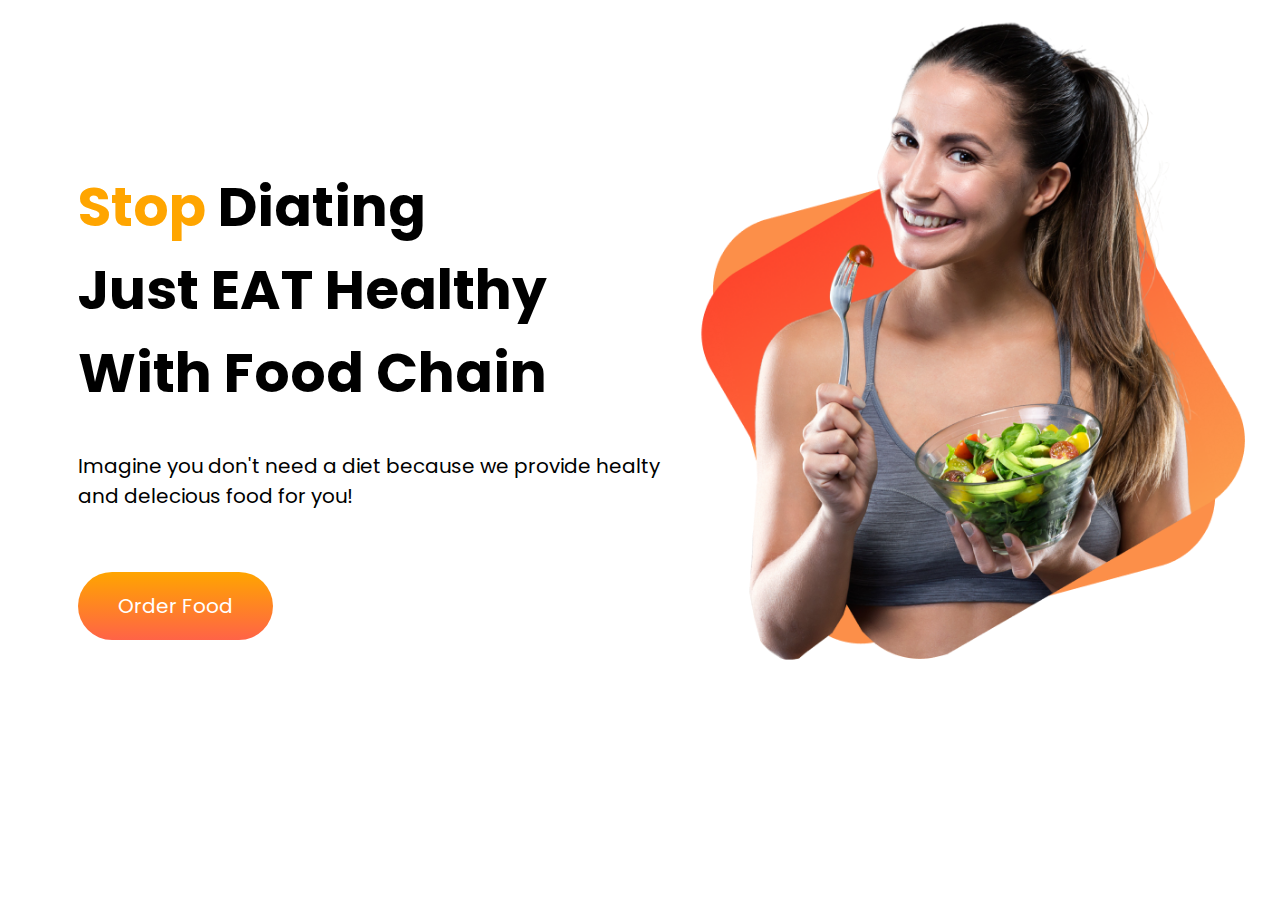
==== index.html @ 68365e8f "fist section" ====
<!DOCTYPE html>
<html lang="en">

<head>
    <meta charset="UTF-8">
    <meta http-equiv="X-UA-Compatible" content="IE=edge">
    <meta name="viewport" content="width=device-width, initial-scale=1.0">
    <link rel="preconnect" href="https://fonts.googleapis.com">
    <link rel="preconnect" href="https://fonts.gstatic.com" crossorigin>
    <link href="https://fonts.googleapis.com/css2?family=Poppins&display=swap" rel="stylesheet">
    <link rel="stylesheet" href="index.css">
    <title>Food chain</title>
</head>

<body>
    <section>
        <div class="flot_content">
            
            <div class=" first_text_section half_width">
                <h1>
                   <span> Stop </span> Diating <br>
                    Just EAT Healthy <br>
                    With Food Chain
                </h1>
                <p>Imagine you don't need a diet because we provide healty and delecious food for you!</p>
                <br> <br>
                <a class="link" target="_blank" href="#">Order Food</a>
            </div>

            <div class="half_width">
                <img src="images/female/Group 8425.png" alt="">
            </div>


        </div>

    </section>

</body>

</html>
---- index.css ----
body{
    font-family: 'Poppins', sans-serif;
}


span{
    color: orange;
}
h1{
    font-size: 55px;

}


.flot_content{
    display: flex;
}
.first_text_section{
    padding-top: 120px; 
    padding-left: 60px;
    margin-left: 10px;
    font-size: 20px;
  
}
.link{
    color: white;
    text-decoration: none;
    background-image: linear-gradient(orange,tomato);        
    padding: 20px 40px;
    border-radius: 50px;
    margin-top: 10px;
}
    
.half_width{
    width: 50%;
}
.half_width img{
    
   width: 100%;
}
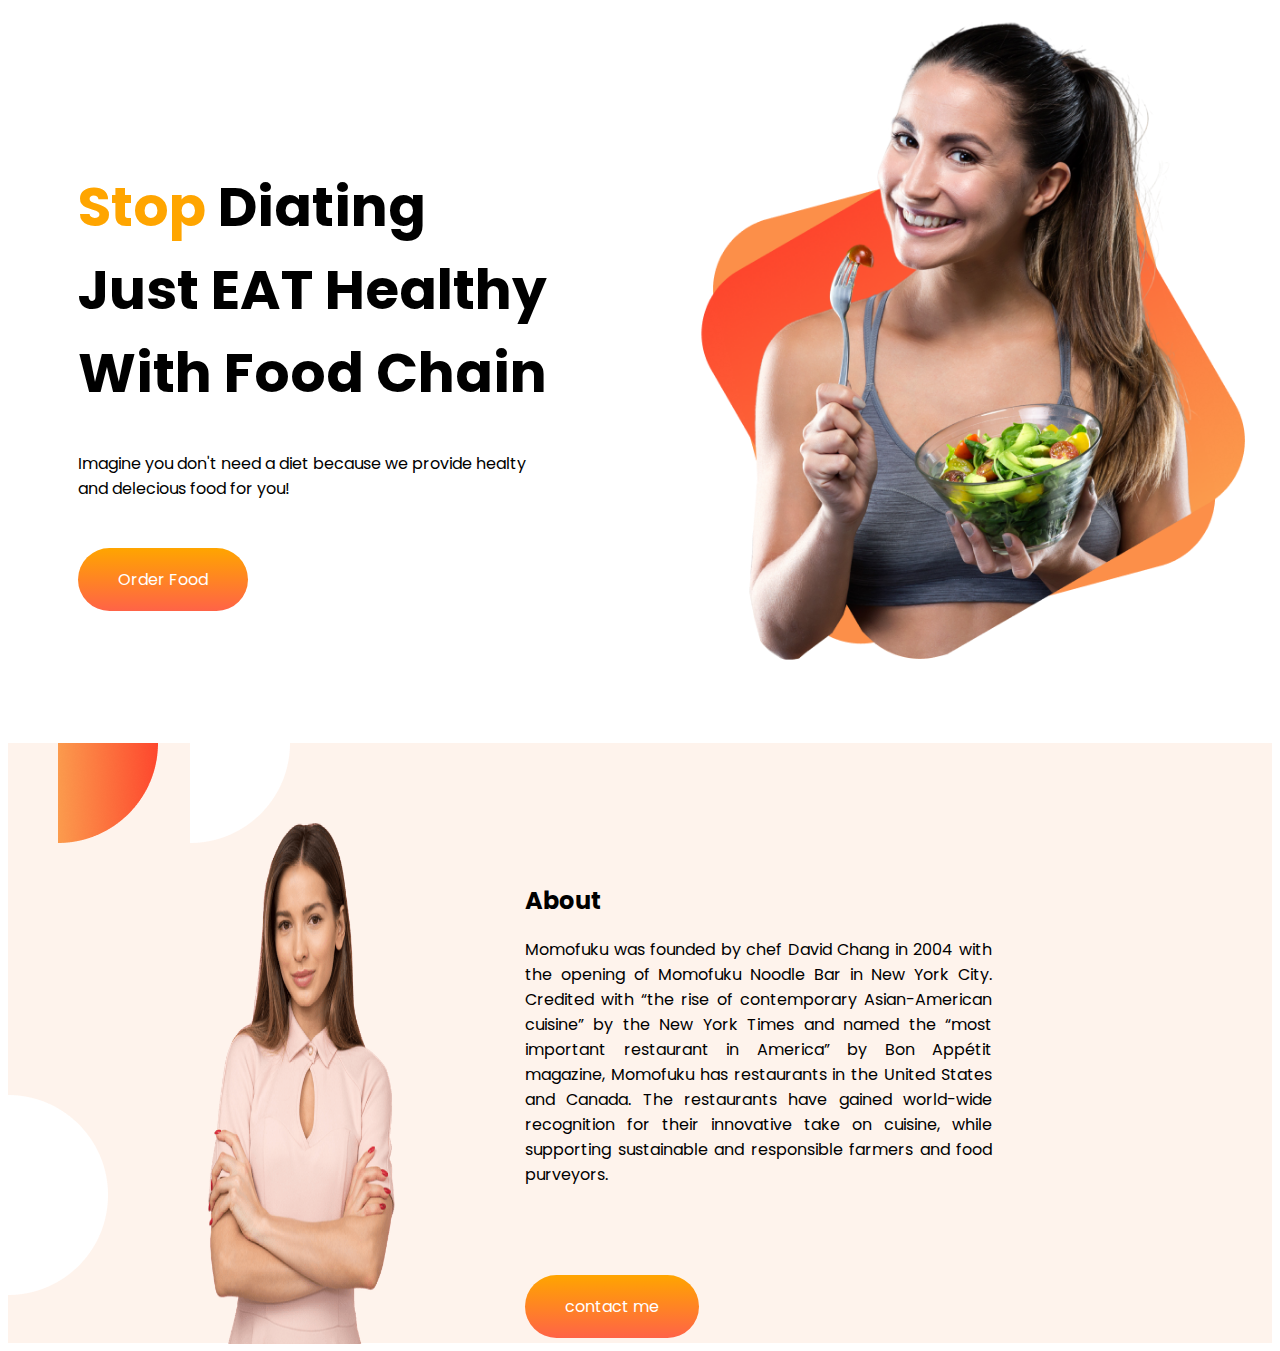
==== commit b5418688: "second section added" ====
--- a/index.html
+++ b/index.html
@@ -16,26 +16,41 @@
     <section>
         <div class="flot_content">
             
-            <div class=" first_text_section half_width">
+            <div class=" first_text_section half_width_section1">
                 <h1>
                    <span> Stop </span> Diating <br>
                     Just EAT Healthy <br>
                     With Food Chain
                 </h1>
-                <p>Imagine you don't need a diet because we provide healty and delecious food for you!</p>
+                <p>Imagine you don't need a diet because we provide healty <br> and delecious food for you!</p>
                 <br> <br>
                 <a class="link" target="_blank" href="#">Order Food</a>
             </div>
 
-            <div class="half_width">
+            <div class="half_width_section1">
                 <img src="images/female/Group 8425.png" alt="">
             </div>
-
 
         </div>
 
     </section>
 
+    <section class="about_section">
+        <div class="flot_content" >
+             <div class=" half_width_section2">
+                <img  src="images/female/Person Image.png" alt="">
+            </div>
+
+            <div  class="half_width_section2 about_pera">
+                <h2>About</h2>
+                <p >Momofuku was founded by chef David Chang in 2004 with the opening of Momofuku Noodle Bar in New York City. Credited with “the rise of contemporary Asian-American cuisine” by the New York Times and named the “most important restaurant in America” by Bon Appétit magazine, Momofuku has restaurants in the United States and Canada. The restaurants have gained world-wide recognition for their innovative take on cuisine, while supporting sustainable and responsible farmers and food purveyors.</p> <br><br><br>
+                <p><a class="link" target="_blank" href="#">contact me</a></p>
+            </div>
+           
+        </div>
+    </section>
+
+
 </body>
 
 </html>--- a/index.css
+++ b/index.css
@@ -13,13 +13,13 @@
 
 
 .flot_content{
-    display: flex;
+    display:flex;
 }
 .first_text_section{
     padding-top: 120px; 
     padding-left: 60px;
     margin-left: 10px;
-    font-size: 20px;
+   
   
 }
 .link{
@@ -28,13 +28,39 @@
     background-image: linear-gradient(orange,tomato);        
     padding: 20px 40px;
     border-radius: 50px;
-    margin-top: 10px;
+    margin-top:30px;
 }
     
-.half_width{
+.half_width_section1{
     width: 50%;
 }
-.half_width img{
+.half_width_section1 img{  
+   width: 100%;  
+}
+
+.half_width_section2{
+    width: 50%;
+   
+}
+.half_width_section2 img{
     
-   width: 100%;
+   width: 40%;
+   height: 521px;
+   margin-top: 80px;
+   margin-left: 200px;
+   
 }
+
+
+.about_section{
+    background-image: url(images/shapes/7.png);
+    width: 100%;
+    height: 600px;
+    margin-top: 50px;
+}
+.about_pera{
+    margin-top: 120px; 
+    margin-right:280px ;
+    margin-left: 50px;
+    text-align: justify;
+}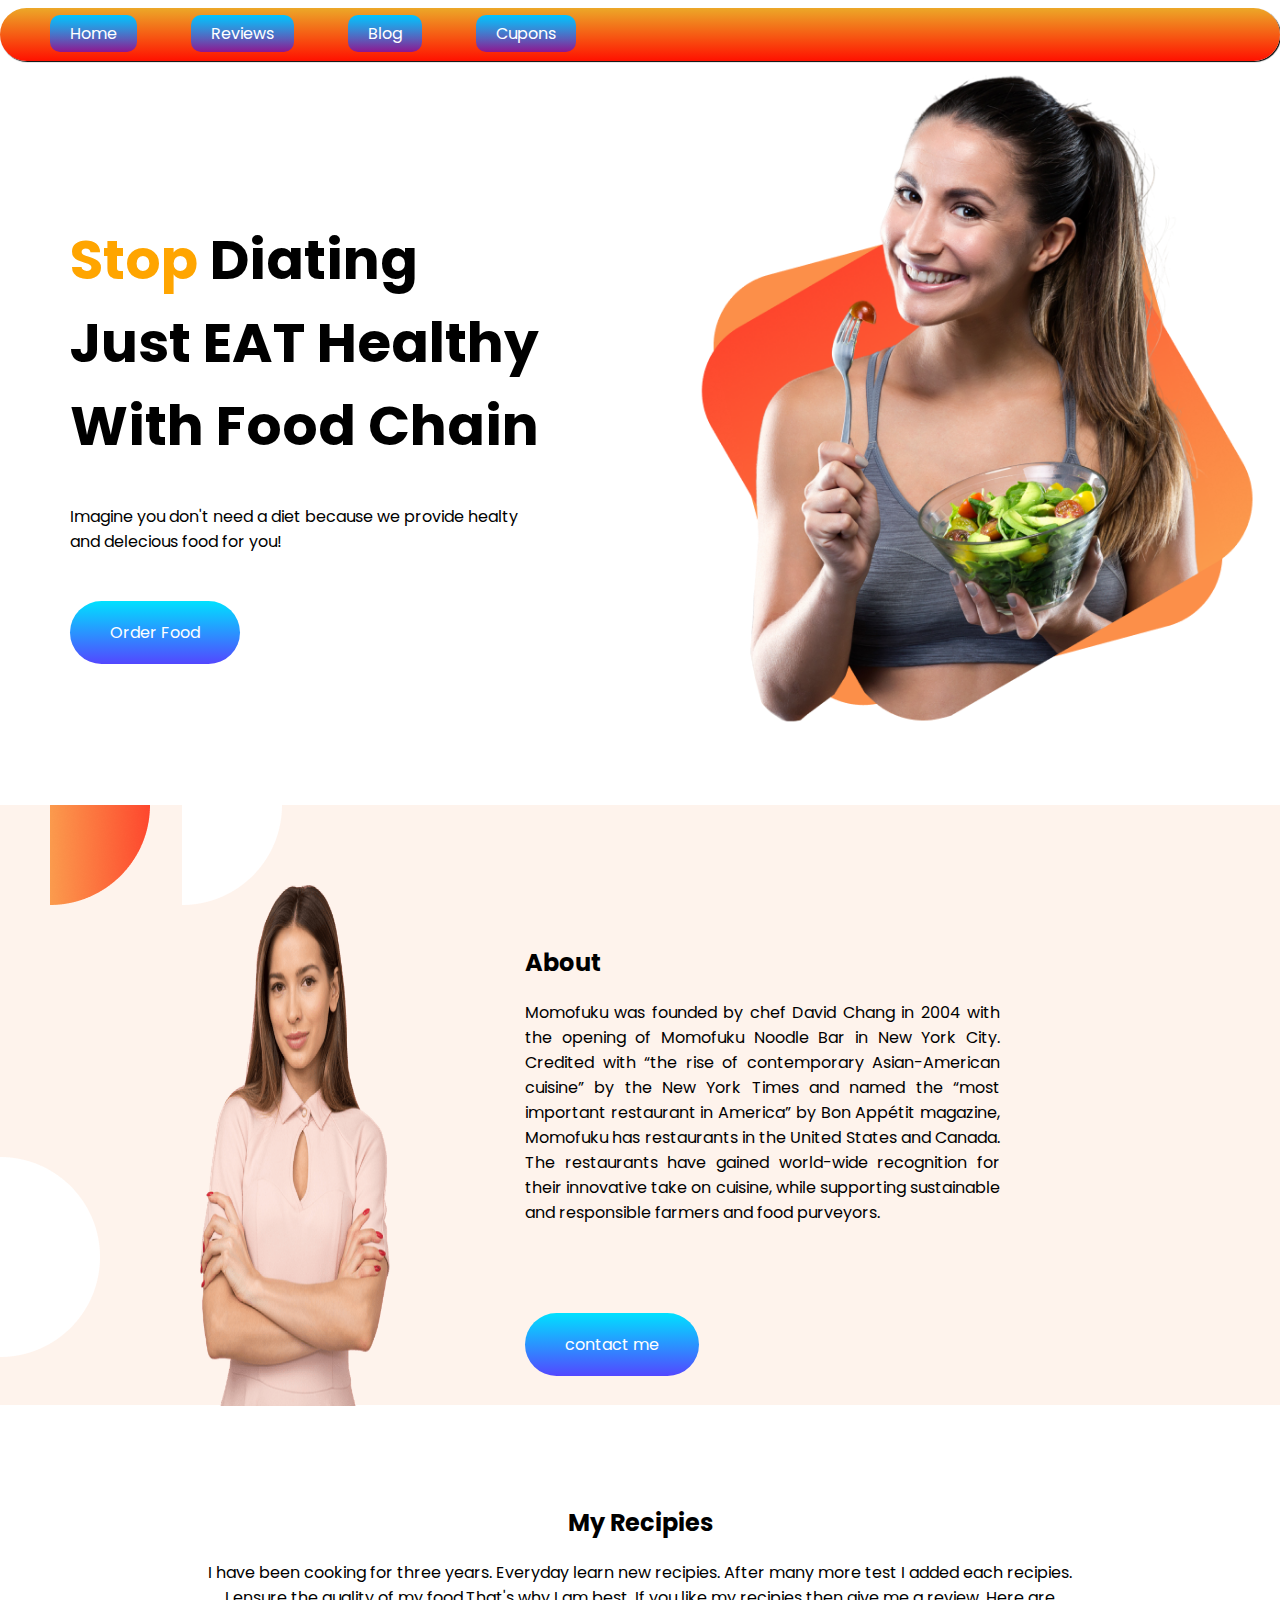
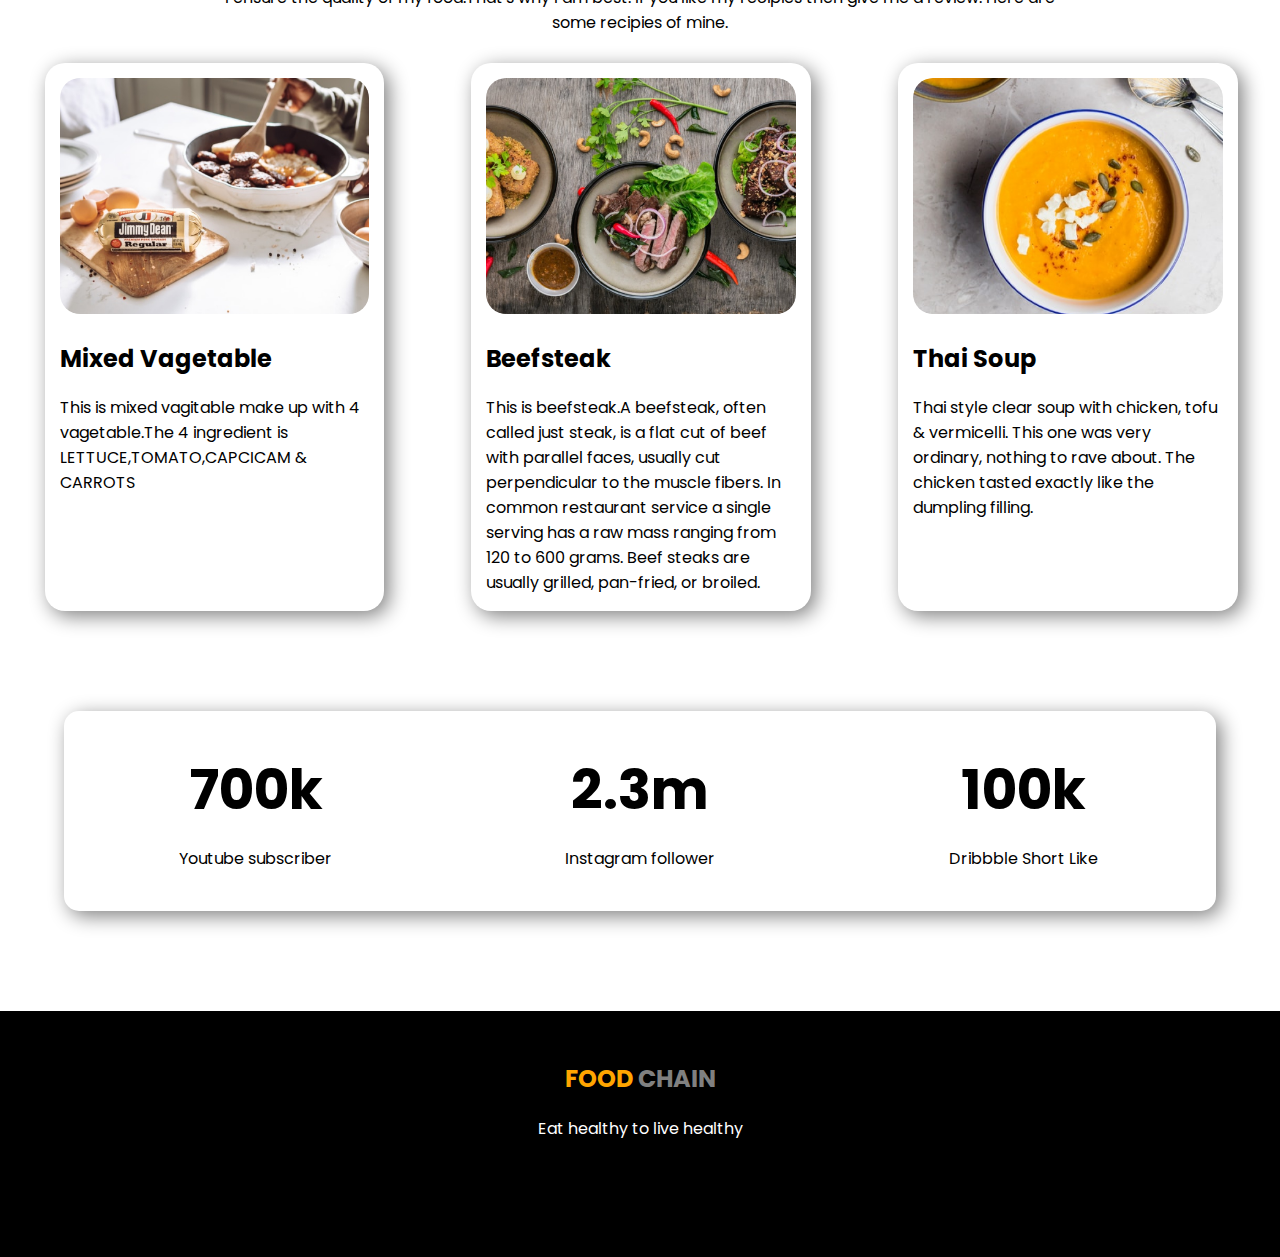
==== commit da827940: "Finish" ====
--- a/index.html
+++ b/index.html
@@ -14,11 +14,27 @@
 
 <body>
     <section>
+        <div class="navigation">
+           
+            <div class="center">
+                <nav>
+                    <a target="_blank" href="#">Home</a>
+                    <a target="_blank" href="#">Reviews</a>
+                    <a target="_blank" href="#">Blog</a>
+                    <a target="_blank" href="#">Cupons</a>
+
+                </nav>
+            </div>
+       
+            
+        </div>
+    </section>
+    <section>
         <div class="flot_content">
-            
+
             <div class=" first_text_section half_width_section1">
                 <h1>
-                   <span> Stop </span> Diating <br>
+                    <span> Stop </span> Diating <br>
                     Just EAT Healthy <br>
                     With Food Chain
                 </h1>
@@ -36,19 +52,101 @@
     </section>
 
     <section class="about_section">
-        <div class="flot_content" >
-             <div class=" half_width_section2">
-                <img  src="images/female/Person Image.png" alt="">
+        <div class="flot_content">
+            <div class=" half_width_section2">
+                <img src="images/female/Person Image.png" alt="">
             </div>
 
-            <div  class="half_width_section2 about_pera">
+            <div class="half_width_section2 about_pera">
                 <h2>About</h2>
-                <p >Momofuku was founded by chef David Chang in 2004 with the opening of Momofuku Noodle Bar in New York City. Credited with “the rise of contemporary Asian-American cuisine” by the New York Times and named the “most important restaurant in America” by Bon Appétit magazine, Momofuku has restaurants in the United States and Canada. The restaurants have gained world-wide recognition for their innovative take on cuisine, while supporting sustainable and responsible farmers and food purveyors.</p> <br><br><br>
+                <p>Momofuku was founded by chef David Chang in 2004 with the opening of Momofuku Noodle Bar in New York
+                    City. Credited with “the rise of contemporary Asian-American cuisine” by the New York Times and
+                    named the “most important restaurant in America” by Bon Appétit magazine, Momofuku has restaurants
+                    in the United States and Canada. The restaurants have gained world-wide recognition for their
+                    innovative take on cuisine, while supporting sustainable and responsible farmers and food purveyors.
+                </p> <br><br><br>
                 <p><a class="link" target="_blank" href="#">contact me</a></p>
             </div>
-           
+
         </div>
     </section>
+
+    <section class="top_margin">
+        <div class="third_section_text">
+            <h2> My Recipies</h2>
+            <p>I have been cooking for three years.
+                Everyday learn new recipies. After many more test I added each recipies. <br>
+                I ensure the quality of my food.That's why I am best. If you like my recipies then give me a review.
+                Here are<br> some recipies of mine.</p>
+        </div>
+
+    </section>
+
+    <section>
+        <div class="flot_content ">
+
+            <div class="box">
+
+                <img src="images/food/Project Cover.jpg" alt="">
+                <h2>Mixed Vagetable</h2>
+                <p>This is mixed vagitable make up with 4 vagetable.The 4 ingredient
+                    is LETTUCE,TOMATO,CAPCICAM & CARROTS
+                </p>
+
+            </div>
+
+            <div class="box">
+                <img src="images/food/Project Cover1.jpg" alt="">
+                <h2>Beefsteak</h2>
+                <p>This is beefsteak.A beefsteak, often called just steak, is a
+                    flat cut of beef with parallel faces,
+                    usually cut perpendicular to the muscle fibers. In common restaurant service a single serving has a
+                    raw mass ranging from 120 to 600 grams. Beef steaks are usually grilled, pan-fried, or broiled.</p>
+            </div>
+
+            <div class="box">
+                <img src="images/food/Project Cover.png" alt="">
+                <h2>Thai Soup</h2>
+                <p>Thai style clear soup with chicken, tofu & vermicelli. This one was
+                    very ordinary, nothing to rave
+                    about. The chicken tasted exactly like the dumpling filling.</p>
+            </div>
+        </div>
+    </section>
+
+    <section class="top_margin">
+        <div class="flot_content social_midea ">
+            <div class="yt">
+                <h1>700k</h1>
+                <p>Youtube subscriber </p>
+
+            </div>
+
+            <div class="insta">
+                <h1>2.3m</h1>
+                <p>Instagram follower</p>
+            </div>
+            <div class="dribbble">
+                <h1>100k</h1>
+                <p>Dribbble Short Like</p>
+            </div>
+        </div>
+    </section>
+
+
+    </section>
+
+  
+    <footer>
+        
+            <h2><span>FOOD</span> CHAIN</h2>
+            <p>Eat healthy to live healthy</p>
+            <br><br><br><br>
+        
+        
+       
+    </footer>
+
 
 
 </body>
--- a/index.css
+++ b/index.css
@@ -1,66 +1,191 @@
-body{
+body {
     font-family: 'Poppins', sans-serif;
+    margin: 0;
+}
+
+.navigation {
+    display: flex;
+    background-image: linear-gradient(rgb(236, 168, 40), rgb(255, 17, 0));
+    border-radius: 54px;
+    height: 50px;
+    box-shadow: 1px 1px 1px;
+    padding-top: 3px;
+    padding-bottom: -1px;
+     margin-top: 8px;
+    
+
 }
 
 
-span{
+nav a {
+
+    margin-left: 50px;
+    color: white;
+    text-decoration: none;
+    background-image: linear-gradient(rgb(0, 195, 255), rgba(57, 4, 252, 0.562));
+    border-radius: 10px;
+    padding: 7px 20px;
+    font-size: 16px;
+    font-weight: 400;
+    margin-top: 10px;
+
+
+
+}
+
+nav {
+    margin-top: 10px;
+}
+
+span {
     color: orange;
 }
-h1{
+
+h1 {
     font-size: 55px;
 
 }
 
 
-.flot_content{
-    display:flex;
+.flot_content {
+    display: flex;
 }
-.first_text_section{
-    padding-top: 120px; 
+
+.first_text_section {
+    padding-top: 120px;
     padding-left: 60px;
     margin-left: 10px;
-   
-  
+
+
 }
-.link{
+
+.link {
     color: white;
     text-decoration: none;
-    background-image: linear-gradient(orange,tomato);        
+    background-image: linear-gradient(rgb(0, 225, 255), rgb(83, 71, 255));
     padding: 20px 40px;
     border-radius: 50px;
-    margin-top:30px;
+    margin-top: 30px;
 }
-    
-.half_width_section1{
+
+.half_width_section1 {
     width: 50%;
 }
-.half_width_section1 img{  
-   width: 100%;  
+
+.half_width_section1 img {
+    width: 100%;
 }
 
-.half_width_section2{
+.half_width_section2 {
     width: 50%;
-   
-}
-.half_width_section2 img{
-    
-   width: 40%;
-   height: 521px;
-   margin-top: 80px;
-   margin-left: 200px;
-   
+
 }
 
+.half_width_section2 img {
 
-.about_section{
+    width: 40%;
+    height: 521px;
+    margin-top: 80px;
+    margin-left: 200px;
+
+}
+
+.about_section {
     background-image: url(images/shapes/7.png);
     width: 100%;
     height: 600px;
     margin-top: 50px;
 }
-.about_pera{
-    margin-top: 120px; 
-    margin-right:280px ;
+
+.about_pera {
+    margin-top: 120px;
+    margin-right: 280px;
     margin-left: 50px;
     text-align: justify;
+}
+
+.third_section_text {
+    text-align: center;
+
+
+}
+
+.top_margin {
+    margin-top: 100px;
+}
+
+.box {
+    width: 27.33%;
+    margin-left: 3.5%;
+    margin-right: 3.3%;
+    margin-top: 1%;
+    box-shadow: 5px 5px 20px gray;
+    padding-left: 15px;
+    padding-right: 15px;
+    padding-top: 15px;
+    border-radius: 20px;
+
+}
+
+.box img {
+    width: 100%;
+    border-radius: 20px;
+
+}
+
+.social_midea {
+    box-shadow: 5px 5px 20px gray;
+    width: 90%;
+    margin-left: 5%;
+    margin-right: 5%;
+    border-radius: 15px;
+
+}
+
+.social_midea h1 {
+    margin-bottom: -1px;
+}
+
+.yt {
+    width: 23.33%;
+    height: 200px;
+    margin-left: 5%;
+    margin-right: 5%;
+    text-align: center;
+
+}
+
+.insta {
+    width: 23.33%;
+    height: 200px;
+    margin-left: 5%;
+    margin-right: 5%;
+    text-align: center;
+}
+
+.dribbble {
+    width: 23.33%;
+    height: 200px;
+    margin-left: 5%;
+    margin-right: 5%;
+    text-align: center;
+}
+
+footer {
+    margin-top: 100px;
+    padding-top: 30px;
+
+    background-color: black;
+    text-align: center;
+}
+
+footer>h2 {
+    color: grey;
+
+}
+
+footer p {
+    color: white;
+    margin-top: 20px;
+
 }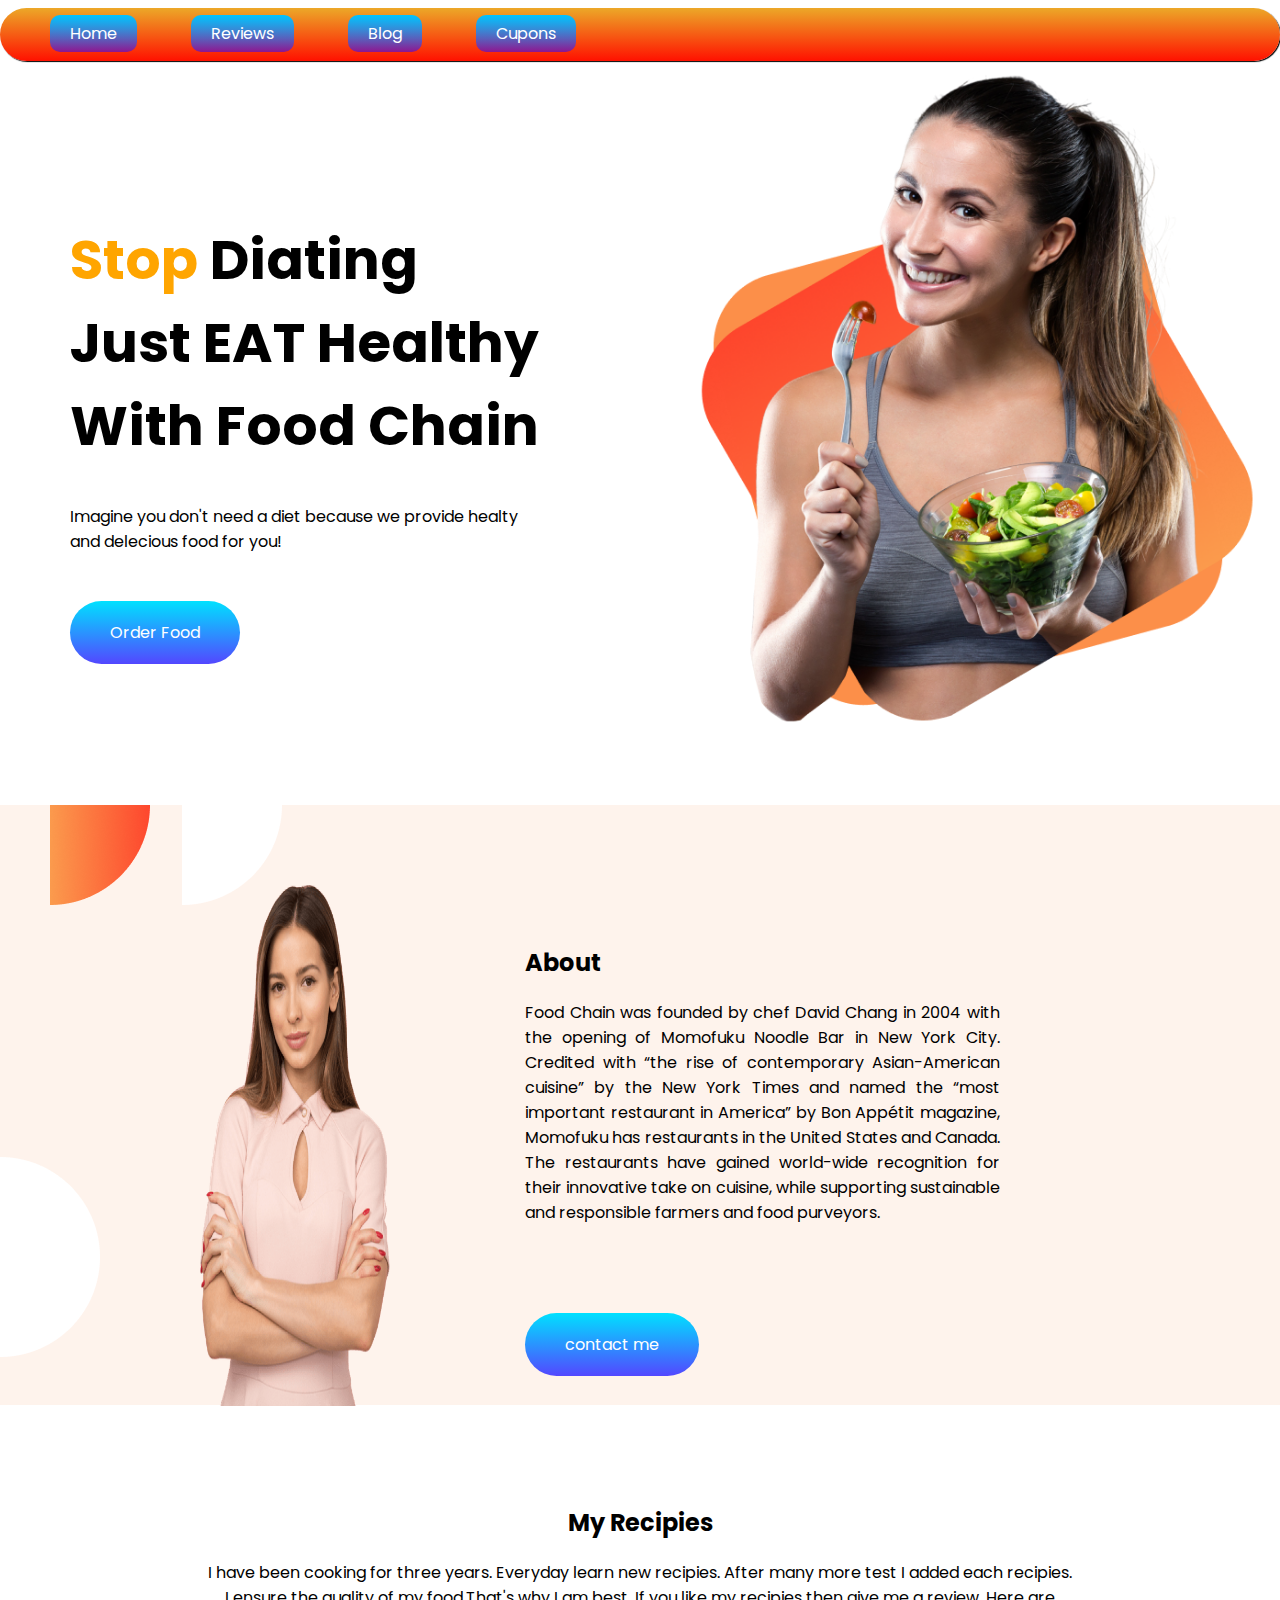
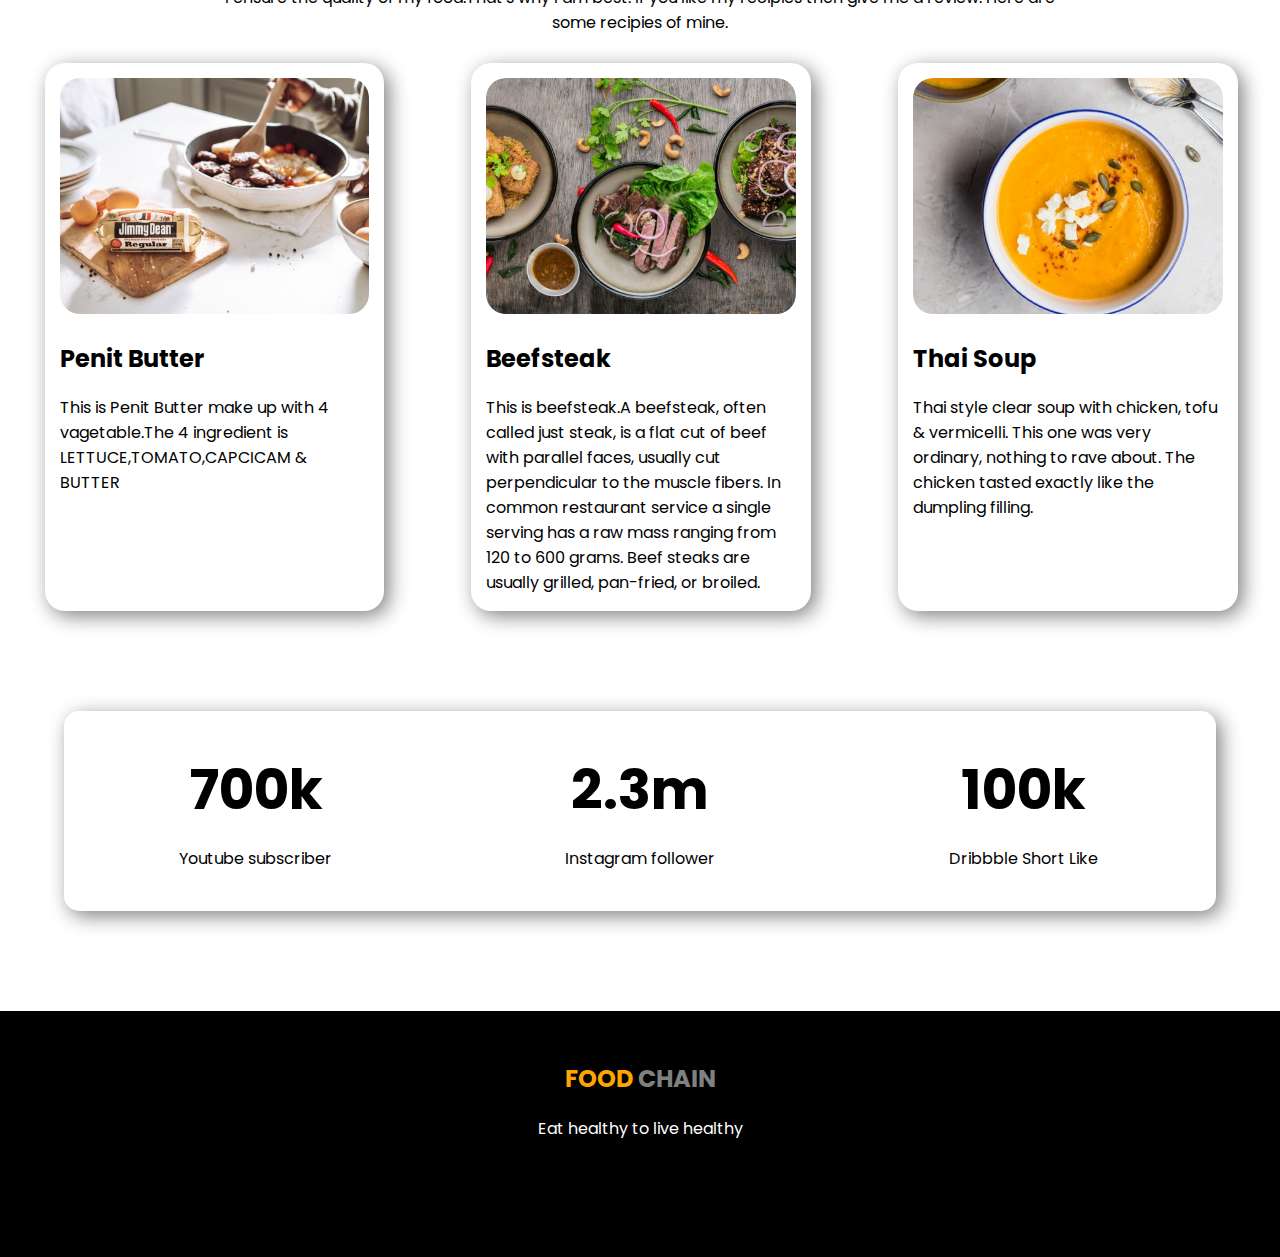
==== commit 25a37e7e: "done" ====
--- a/index.html
+++ b/index.html
@@ -15,7 +15,7 @@
 <body>
     <section>
         <div class="navigation">
-           
+
             <div class="center">
                 <nav>
                     <a target="_blank" href="#">Home</a>
@@ -25,8 +25,8 @@
 
                 </nav>
             </div>
-       
-            
+
+
         </div>
     </section>
     <section>
@@ -59,7 +59,7 @@
 
             <div class="half_width_section2 about_pera">
                 <h2>About</h2>
-                <p>Momofuku was founded by chef David Chang in 2004 with the opening of Momofuku Noodle Bar in New York
+                <p>Food Chain was founded by chef David Chang in 2004 with the opening of Momofuku Noodle Bar in New York
                     City. Credited with “the rise of contemporary Asian-American cuisine” by the New York Times and
                     named the “most important restaurant in America” by Bon Appétit magazine, Momofuku has restaurants
                     in the United States and Canada. The restaurants have gained world-wide recognition for their
@@ -88,9 +88,9 @@
             <div class="box">
 
                 <img src="images/food/Project Cover.jpg" alt="">
-                <h2>Mixed Vagetable</h2>
-                <p>This is mixed vagitable make up with 4 vagetable.The 4 ingredient
-                    is LETTUCE,TOMATO,CAPCICAM & CARROTS
+                <h2>Penit Butter</h2>
+                <p>This is Penit Butter make up with 4 vagetable.The 4 ingredient
+                    is LETTUCE,TOMATO,CAPCICAM & BUTTER
                 </p>
 
             </div>
@@ -136,15 +136,15 @@
 
     </section>
 
-  
+
     <footer>
-        
-            <h2><span>FOOD</span> CHAIN</h2>
-            <p>Eat healthy to live healthy</p>
-            <br><br><br><br>
-        
-        
-       
+
+        <h2><span>FOOD</span> CHAIN</h2>
+        <p>Eat healthy to live healthy</p>
+        <br><br><br><br>
+
+
+
     </footer>
 
 
--- a/index.css
+++ b/index.css
@@ -11,8 +11,8 @@
     box-shadow: 1px 1px 1px;
     padding-top: 3px;
     padding-bottom: -1px;
-     margin-top: 8px;
-    
+    margin-top: 8px;
+
 
 }
 
